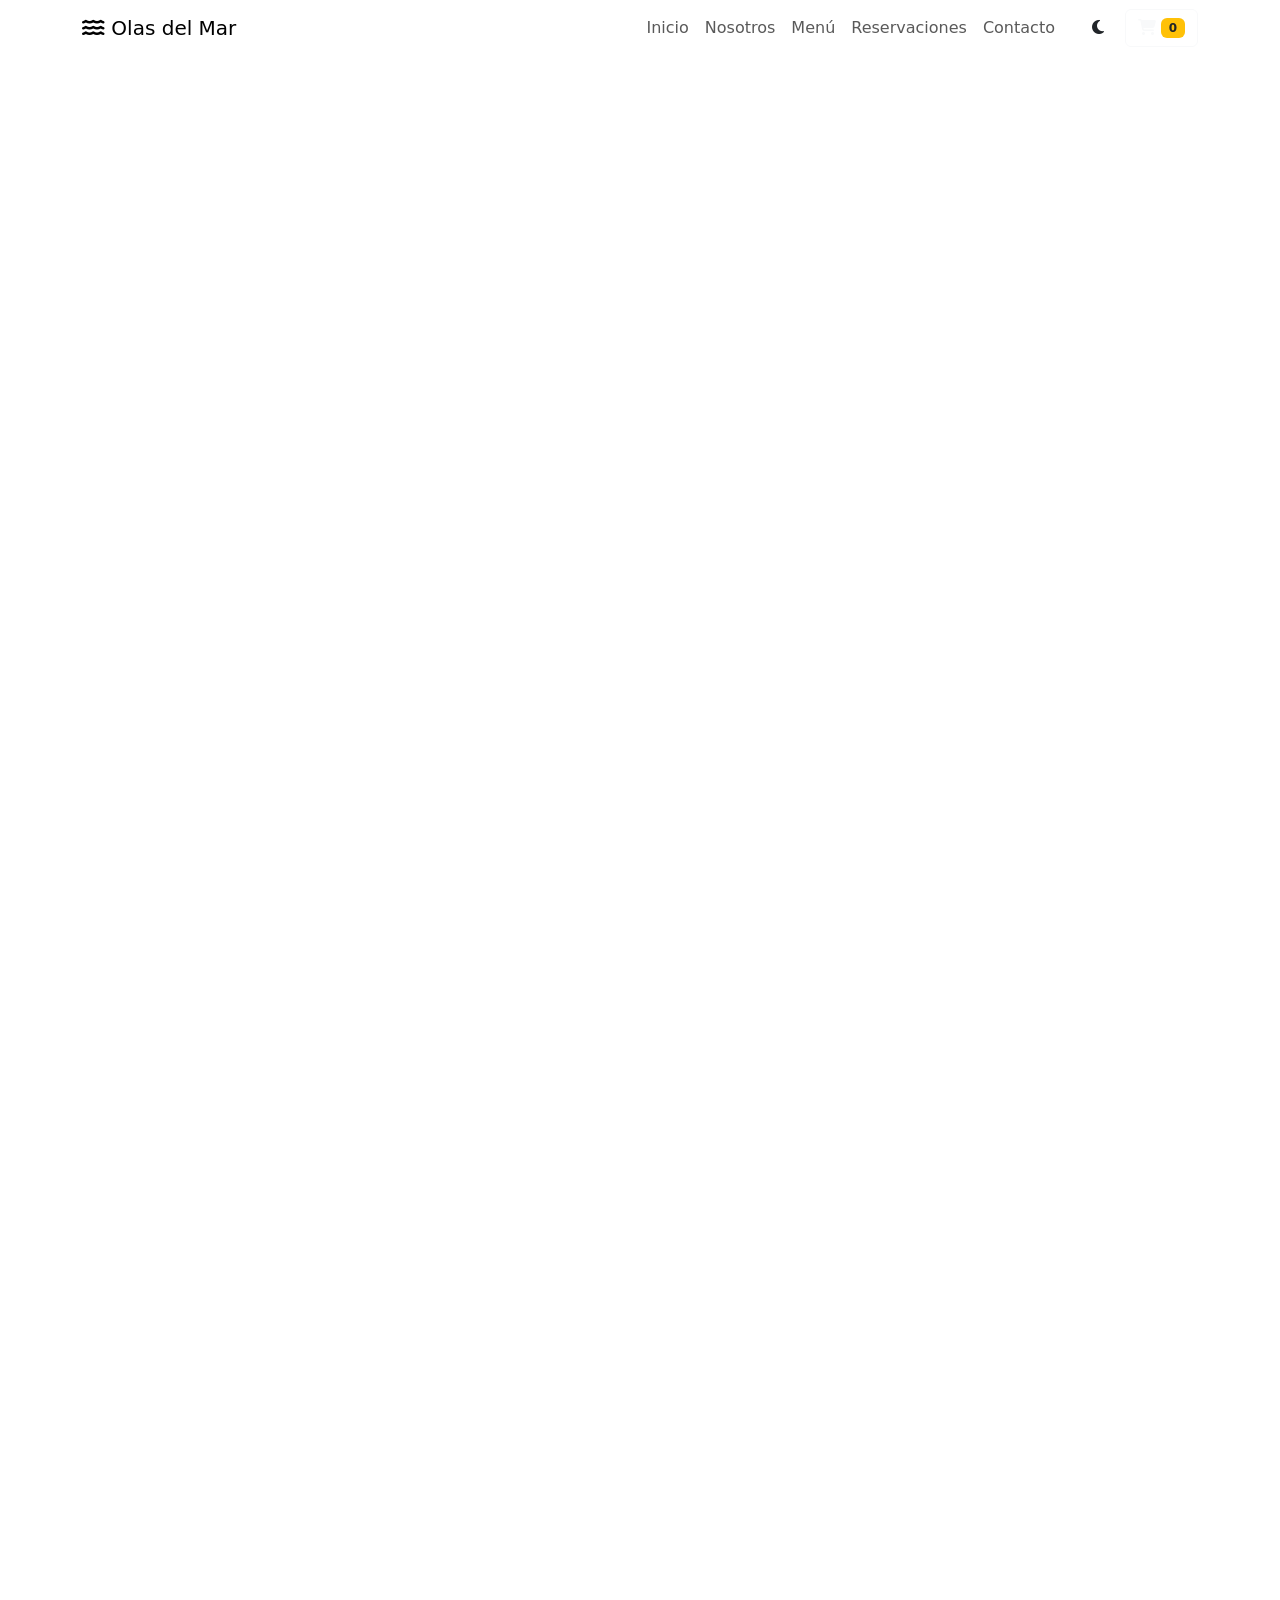
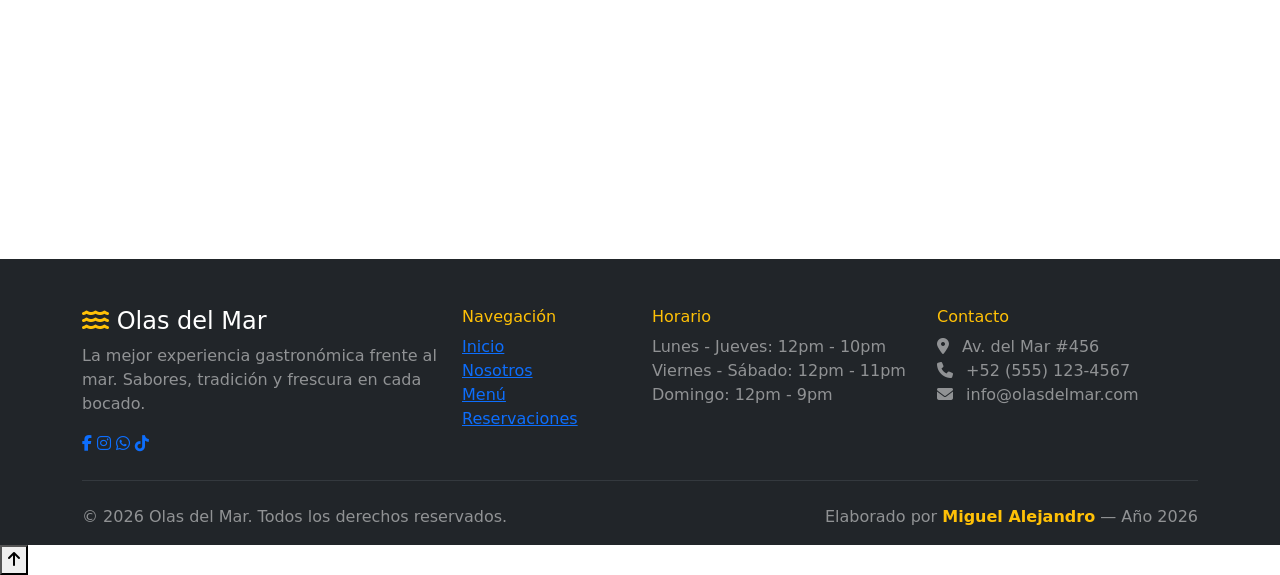
==== index.html @ 3fca3c55 "Añadir index.html" ====
<!DOCTYPE html>
<html lang="es" data-bs-theme="light" id="htmlRoot">
<head>
    <meta charset="UTF-8">
    <meta name="viewport" content="width=device-width, initial-scale=1.0">
    <meta name="description" content="Olas del Mar - Restaurante frente al mar con sabores frescos del océano. Mariscos, pescados y coctelería en un ambiente moderno.">
    <title>Olas del Mar · Restaurante Frente al Océano</title>

    <!-- Preconnect para rendimiento -->
    <link rel="preconnect" href="https://fonts.googleapis.com">
    <link rel="preconnect" href="https://fonts.gstatic.com" crossorigin>

    <!-- Bootstrap 5.3 -->
    <link href="https://cdn.jsdelivr.net/npm/bootstrap@5.3.3/dist/css/bootstrap.min.css" rel="stylesheet">
    <!-- Font Awesome -->
    <link rel="stylesheet" href="https://cdnjs.cloudflare.com/ajax/libs/font-awesome/6.5.2/css/all.min.css">
    <!-- AOS Animaciones -->
    <link href="https://cdn.jsdelivr.net/npm/aos@2.3.4/dist/aos.css" rel="stylesheet">
    <!-- Tipografías modernas 2026 -->
    <link href="https://fonts.googleapis.com/css2?family=Fraunces:opsz,wght@9..144,400;600;700&family=Inter:wght@300;400;500;600;700&display=swap" rel="stylesheet">
    <link rel="stylesheet" href="styles.css">
</head>
<body>

<!-- Navbar -->
<nav class="navbar navbar-expand-lg fixed-top" id="mainNav">
    <div class="container">
        <a class="navbar-brand" href="#hero">
            <i class="fa-solid fa-water"></i> Olas del Mar
        </a>
        <button class="navbar-toggler" type="button" data-bs-toggle="collapse" data-bs-target="#navbarNav" aria-controls="navbarNav" aria-expanded="false" aria-label="Menú de navegación">
            <span class="navbar-toggler-icon"></span>
        </button>
        <div class="collapse navbar-collapse" id="navbarNav">
            <ul class="navbar-nav ms-auto align-items-lg-center">
                <li class="nav-item"><a class="nav-link" href="#hero">Inicio</a></li>
                <li class="nav-item"><a class="nav-link" href="#about">Nosotros</a></li>
                <li class="nav-item"><a class="nav-link" href="#menu">Menú</a></li>
                <li class="nav-item"><a class="nav-link" href="#reservations">Reservaciones</a></li>
                <li class="nav-item"><a class="nav-link" href="#contact">Contacto</a></li>
            </ul>
            <div class="d-flex align-items-center gap-2 ms-lg-3">
                <button class="btn theme-toggle" id="themeToggle" type="button" title="Cambiar tema" aria-label="Cambiar tema">
                    <i class="fa-solid fa-moon"></i>
                </button>
                <button class="btn btn-outline-light cart-btn" id="openCartBtn" type="button">
                    <i class="fa-solid fa-cart-shopping"></i>
                    <span class="badge bg-warning text-dark" id="cartCount">0</span>
                </button>
            </div>
        </div>
    </div>
</nav>

<!-- Hero Section -->
<section id="hero" class="hero-section d-flex align-items-center">
    <div class="hero-overlay"></div>
    <div class="container position-relative text-center text-white">
        <p class="hero-subtitle" data-aos="fade-down">Bienvenidos a</p>
        <h1 class="hero-title" data-aos="fade-up" data-aos-delay="100">Olas del Mar</h1>
        <p class="hero-description" data-aos="fade-up" data-aos-delay="200">Sabores del mar, frescos y auténticos, servidos con la brisa del océano</p>
        <div class="hero-buttons" data-aos="fade-up" data-aos-delay="300">
            <a href="#menu" class="btn btn-warning btn-lg me-2">Ver Menú</a>
            <a href="#reservations" class="btn btn-outline-light btn-lg">Reservar Mesa</a>
        </div>
        <div class="hero-scroll" data-aos="fade-up" data-aos-delay="500">
            <a href="#about"><i class="fa-solid fa-chevron-down"></i></a>
        </div>
    </div>
</section>

<!-- About Section -->
<section id="about" class="py-5 section-reveal">
    <div class="container">
        <div class="row align-items-center g-5">
            <div class="col-lg-6" data-aos="fade-right">
                <div class="about-image-wrapper">
                    <img src="restaurantes-de-playa-2.jpeg" alt="Nuestro restaurante" class="img-fluid rounded-4 shadow-lg">
                    <div class="experience-badge">
                        <span class="number">15+</span>
                        <span class="text">Años de<br>Experiencia</span>
                    </div>
                </div>
            </div>
            <div class="col-lg-6" data-aos="fade-left">
                <p class="section-tag">Nuestra Historia</p>
                <h2 class="section-title">El sabor del mar<br>en cada plato</h2>
                <p class="about-text">En Olas del Mar creemos que la mejor comida viene de los ingredientes más frescos y del amor por la cocina. Nuestros chefs combinan tradición culinaria con técnicas modernas para ofrecerte una experiencia gastronómica inolvidable.</p>
                <div class="row g-4 mt-3">
                    <div class="col-sm-6">
                        <div class="feature-item">
                            <i class="fa-solid fa-fish"></i>
                            <div>
                                <h5>Pescados Frescos</h5>
                                <p>Diariamente directo del mar</p>
                            </div>
                        </div>
                    </div>
                    <div class="col-sm-6">
                        <div class="feature-item">
                            <i class="fa-solid fa-wine-glass"></i>
                            <div>
                                <h5>Carta de Vinos</h5>
                                <p>Selección internacional</p>
                            </div>
                        </div>
                    </div>
                    <div class="col-sm-6">
                        <div class="feature-item">
                            <i class="fa-solid fa-sun"></i>
                            <div>
                                <h5>Vista al Mar</h5>
                                <p>Terraza con panorámica</p>
                            </div>
                        </div>
                    </div>
                    <div class="col-sm-6">
                        <div class="feature-item">
                            <i class="fa-solid fa-music"></i>
                            <div>
                                <h5>Música en Vivo</h5>
                                <p>Todos los fines de semana</p>
                            </div>
                        </div>
                    </div>
                </div>
            </div>
        </div>
    </div>
</section>

<!-- Carousel / Galería -->
<section class="py-5" id="gallery">
    <div class="container">
        <div class="text-center mb-5" data-aos="fade-up">
            <p class="section-tag-light">Galería</p>
            <h2 class="section-title-light">Momentos que Saben a Vacaciones</h2>
        </div>
        <div id="galleryCarousel" class="carousel slide" data-aos="zoom-in" data-bs-ride="carousel">
            <div class="carousel-indicators">
                <button type="button" data-bs-target="#galleryCarousel" data-bs-slide-to="0" class="active"></button>
                <button type="button" data-bs-target="#galleryCarousel" data-bs-slide-to="1"></button>
                <button type="button" data-bs-target="#galleryCarousel" data-bs-slide-to="2"></button>
            </div>
            <div class="carousel-inner rounded-4 overflow-hidden shadow-lg">
                <div class="carousel-item active">
                    <img src="el-mosqui-murcia-768x576.jpeg" class="d-block w-100" alt="Plato destacado 1">
                    <div class="carousel-caption">
                        <h3>Mariscos a la Brasa</h3>
                        <p>El favorito de nuestros comensales</p>
                    </div>
                </div>
                <div class="carousel-item">
                    <img src="langostinos-casa-bigote.jpg" class="d-block w-100" alt="Plato destacado 2">
                    <div class="carousel-caption">
                        <h3>Langostinos al Ajillo</h3>
                        <p>Frescos del día, aroma inigualable</p>
                    </div>
                </div>
                <div class="carousel-item">
                    <img src="restaurantes-de-playa-2.jpeg" class="d-block w-100" alt="Plato destacado 3">
                    <div class="carousel-caption">
                        <h3>Nuestra Terraza</h3>
                        <p>Disfruta del atardecer con buen sabor</p>
                    </div>
                </div>
            </div>
            <button class="carousel-control-prev" type="button" data-bs-target="#galleryCarousel" data-bs-slide="prev">
                <span class="carousel-control-prev-icon"></span>
            </button>
            <button class="carousel-control-next" type="button" data-bs-target="#galleryCarousel" data-bs-slide="next">
                <span class="carousel-control-next-icon"></span>
            </button>
        </div>
    </div>
</section>

<!-- Menu Section -->
<section id="menu" class="py-5 section-reveal">
    <div class="container">
        <div class="text-center mb-5" data-aos="fade-up">
            <p class="section-tag">Nuestra Carta</p>
            <h2 class="section-title">Descubre Nuestro Menú</h2>
            <p class="section-subtitle">Elige tu categoría favorita y déjate tentar</p>
        </div>

        <!-- Menu Filter Tabs -->
        <div class="menu-filters text-center mb-4" data-aos="fade-up">
            <button class="btn filter-btn active" data-filter="all"><i class="fa-solid fa-utensils"></i> Todos</button>
            <button class="btn filter-btn" data-filter="entradas"><i class="fa-solid fa-bowl-food"></i> Entradas</button>
            <button class="btn filter-btn" data-filter="pescados"><i class="fa-solid fa-fish"></i> Pescados</button>
            <button class="btn filter-btn" data-filter="mariscos"><i class="fa-solid fa-shrimp"></i> Mariscos</button>
            <button class="btn filter-btn" data-filter="postres"><i class="fa-solid fa-ice-cream"></i> Postres</button>
            <button class="btn filter-btn" data-filter="bebidas"><i class="fa-solid fa-martini-glass-citrus"></i> Bebidas</button>
        </div>

        <!-- Menu Grid -->
        <div class="row g-4" id="menuGrid">
            <!-- Se llena dinámicamente con JS -->
        </div>

        <!-- Carrito flotante resumen -->
        <div class="cart-summary mt-5" id="cartSummary" style="display:none;">
            <div class="card border-0 shadow-lg">
                <div class="card-header bg-warning text-dark">
                    <h5 class="mb-0"><i class="fa-solid fa-cart-shopping"></i> Tu Pedido</h5>
                </div>
                <div class="card-body">
                    <ul class="list-group list-group-flush" id="cartItems"></ul>
                    <div class="d-flex justify-content-between align-items-center mt-3 pt-3 border-top">
                        <h5 class="mb-0">Total:</h5>
                        <h4 class="text-warning mb-0">$<span id="cartTotal">0.00</span></h4>
                    </div>
                </div>
                <div class="card-footer bg-white border-0 d-flex gap-2">
                    <button class="btn btn-outline-danger flex-fill" id="clearCartBtn"><i class="fa-solid fa-trash"></i> Vaciar</button>
                    <button class="btn btn-warning flex-fill" id="checkoutBtn"><i class="fa-solid fa-check"></i> Confirmar Pedido</button>
                </div>
            </div>
        </div>
    </div>
</section>

<!-- Reservations Section -->
<section id="reservations" class="py-5 reservation-section section-reveal">
    <div class="container">
        <div class="row align-items-center g-5">
            <div class="col-lg-6" data-aos="fade-right">
                <p class="section-tag">Reservaciones</p>
                <h2 class="section-title">Reserva Tu Mesa</h2>
                <p class="section-subtitle mb-4">Asegura tu lugar para una experiencia inolvidable frente al mar.</p>
                <form id="reservationForm" class="reservation-form">
                    <div class="row g-3">
                        <div class="col-md-6">
                            <label class="form-label">Nombre Completo</label>
                            <input type="text" class="form-control" id="resName" placeholder="Tu nombre" required>
                        </div>
                        <div class="col-md-6">
                            <label class="form-label">Teléfono</label>
                            <input type="tel" class="form-control" id="resPhone" placeholder="Tu teléfono" required>
                        </div>
                        <div class="col-md-6">
                            <label class="form-label">Fecha</label>
                            <input type="date" class="form-control" id="resDate" required>
                        </div>
                        <div class="col-md-6">
                            <label class="form-label">Hora</label>
                            <select class="form-select" id="resTime" required>
                                <option value="">Seleccionar hora</option>
                                <option>12:00 PM</option>
                                <option>12:30 PM</option>
                                <option>1:00 PM</option>
                                <option>1:30 PM</option>
                                <option>2:00 PM</option>
                                <option>2:30 PM</option>
                                <option>6:00 PM</option>
                                <option>6:30 PM</option>
                                <option>7:00 PM</option>
                                <option>7:30 PM</option>
                                <option>8:00 PM</option>
                                <option>8:30 PM</option>
                                <option>9:00 PM</option>
                            </select>
                        </div>
                        <div class="col-md-6">
                            <label class="form-label">Número de Personas</label>
                            <select class="form-select" id="resGuests" required>
                                <option value="">Seleccionar</option>
                                <option>1 persona</option>
                                <option>2 personas</option>
                                <option>3 personas</option>
                                <option>4 personas</option>
                                <option>5 personas</option>
                                <option>6 personas</option>
                                <option>7 personas</option>
                                <option>8+ personas</option>
                            </select>
                        </div>
                        <div class="col-md-6">
                            <label class="form-label">Tipo de Mesa</label>
                            <select class="form-select" id="resTableType">
                                <option>Sin preferencia</option>
                                <option>Interior</option>
                                <option>Terraza</option>
                                <option>Cerca del mar</option>
                            </select>
                        </div>
                        <div class="col-12">
                            <label class="form-label">Solicitudes Especiales</label>
                            <textarea class="form-control" id="resNotes" rows="3" placeholder="Alergias, celebraciones, etc."></textarea>
                        </div>
                        <div class="col-12">
                            <button type="submit" class="btn btn-warning btn-lg w-100">
                                <i class="fa-solid fa-calendar-check"></i> Confirmar Reservación
                            </button>
                        </div>
                    </div>
                </form>
            </div>
            <div class="col-lg-6" data-aos="fade-left">
                <div class="reservation-info">
                    <div class="info-card">
                        <i class="fa-solid fa-clock"></i>
                        <h5>Horario</h5>
                        <p>Lunes a Jueves: 12:00 PM - 10:00 PM<br>Viernes a Domingo: 12:00 PM - 11:00 PM</p>
                    </div>
                    <div class="info-card">
                        <i class="fa-solid fa-location-dot"></i>
                        <h5>Ubicación</h5>
                        <p>Av. del Mar #456, frente a la playa principal</p>
                    </div>
                    <div class="info-card">
                        <i class="fa-solid fa-phone"></i>
                        <h5>Teléfono</h5>
                        <p>+52 (555) 123-4567</p>
                    </div>
                    <div class="info-card">
                        <i class="fa-solid fa-envelope"></i>
                        <h5>Email</h5>
                        <p>reservas@olasdelmar.com</p>
                    </div>
                </div>
            </div>
        </div>
    </div>
</section>

<!-- Contact Section -->
<section id="contact" class="py-5 section-reveal">
    <div class="container">
        <div class="text-center mb-5" data-aos="fade-up">
            <p class="section-tag">Escríbenos</p>
            <h2 class="section-title">Contáctanos</h2>
            <p class="section-subtitle">¿Tienes alguna pregunta? Estamos para servirte.</p>
        </div>
        <div class="row g-4 justify-content-center">
            <div class="col-lg-8" data-aos="zoom-in">
                <form id="contactForm" class="contact-form">
                    <div class="row g-3">
                        <div class="col-md-6">
                            <label class="form-label">Nombre</label>
                            <input type="text" class="form-control" id="contactName" placeholder="Tu nombre" required>
                        </div>
                        <div class="col-md-6">
                            <label class="form-label">Email</label>
                            <input type="email" class="form-control" id="contactEmail" placeholder="Tu email" required>
                        </div>
                        <div class="col-12">
                            <label class="form-label">Asunto</label>
                            <input type="text" class="form-control" id="contactSubject" placeholder="¿En qué podemos ayudarte?" required>
                        </div>
                        <div class="col-12">
                            <label class="form-label">Mensaje</label>
                            <textarea class="form-control" id="contactMessage" rows="5" placeholder="Escribe tu mensaje aquí..." required></textarea>
                        </div>
                        <div class="col-12 text-center">
                            <button type="submit" class="btn btn-warning btn-lg px-5">
                                <i class="fa-solid fa-paper-plane"></i> Enviar Mensaje
                            </button>
                        </div>
                    </div>
                </form>
            </div>
        </div>
    </div>
</section>

<!-- Footer -->
<footer class="bg-dark text-white pt-5 pb-3">
    <div class="container">
        <div class="row g-4">
            <div class="col-lg-4">
                <h4><i class="fa-solid fa-water text-warning"></i> Olas del Mar</h4>
                <p class="text-white-50">La mejor experiencia gastronómica frente al mar. Sabores, tradición y frescura en cada bocado.</p>
                <div class="social-links">
                    <a href="#" class="social-icon"><i class="fa-brands fa-facebook-f"></i></a>
                    <a href="#" class="social-icon"><i class="fa-brands fa-instagram"></i></a>
                    <a href="#" class="social-icon"><i class="fa-brands fa-whatsapp"></i></a>
                    <a href="#" class="social-icon"><i class="fa-brands fa-tiktok"></i></a>
                </div>
            </div>
            <div class="col-lg-2 col-md-4">
                <h6 class="text-warning">Navegación</h6>
                <ul class="list-unstyled footer-links">
                    <li><a href="#hero">Inicio</a></li>
                    <li><a href="#about">Nosotros</a></li>
                    <li><a href="#menu">Menú</a></li>
                    <li><a href="#reservations">Reservaciones</a></li>
                </ul>
            </div>
            <div class="col-lg-3 col-md-4">
                <h6 class="text-warning">Horario</h6>
                <ul class="list-unstyled text-white-50">
                    <li>Lunes - Jueves: 12pm - 10pm</li>
                    <li>Viernes - Sábado: 12pm - 11pm</li>
                    <li>Domingo: 12pm - 9pm</li>
                </ul>
            </div>
            <div class="col-lg-3 col-md-4">
                <h6 class="text-warning">Contacto</h6>
                <ul class="list-unstyled text-white-50">
                    <li><i class="fa-solid fa-location-dot me-2"></i> Av. del Mar #456</li>
                    <li><i class="fa-solid fa-phone me-2"></i> +52 (555) 123-4567</li>
                    <li><i class="fa-solid fa-envelope me-2"></i> info@olasdelmar.com</li>
                </ul>
            </div>
        </div>
        <hr class="border-secondary my-4">
        <div class="row align-items-center">
            <div class="col-md-6 text-center text-md-start">
                <p class="mb-0 text-white-50">&copy; 2026 Olas del Mar. Todos los derechos reservados.</p>
            </div>
            <div class="col-md-6 text-center text-md-end">
                <p class="mb-0 text-white-50">Elaborado por <span class="text-warning fw-bold">Miguel Alejandro</span> &mdash; Año 2026</p>
            </div>
        </div>
    </div>
</footer>

<!-- Botón volver arriba -->
<button class="back-to-top" id="backToTop" type="button" aria-label="Volver arriba">
    <i class="fa-solid fa-arrow-up"></i>
</button>

<!-- Toast de notificación -->
<div class="toast-container position-fixed bottom-0 end-0 p-3">
    <div id="appToast" class="toast" role="alert" aria-live="assertive" aria-atomic="true">
        <div class="toast-header">
            <i class="fa-solid fa-bell text-warning me-2"></i>
            <strong class="me-auto">Olas del Mar</strong>
            <button type="button" class="btn-close" data-bs-dismiss="toast" aria-label="Cerrar"></button>
        </div>
        <div class="toast-body" id="toastMessage"></div>
    </div>
</div>

<script src="https://cdn.jsdelivr.net/npm/bootstrap@5.3.3/dist/js/bootstrap.bundle.min.js"></script>
<script src="https://cdn.jsdelivr.net/npm/aos@2.3.4/dist/aos.js"></script>
<script src="script.js"></script>
</body>
</html>
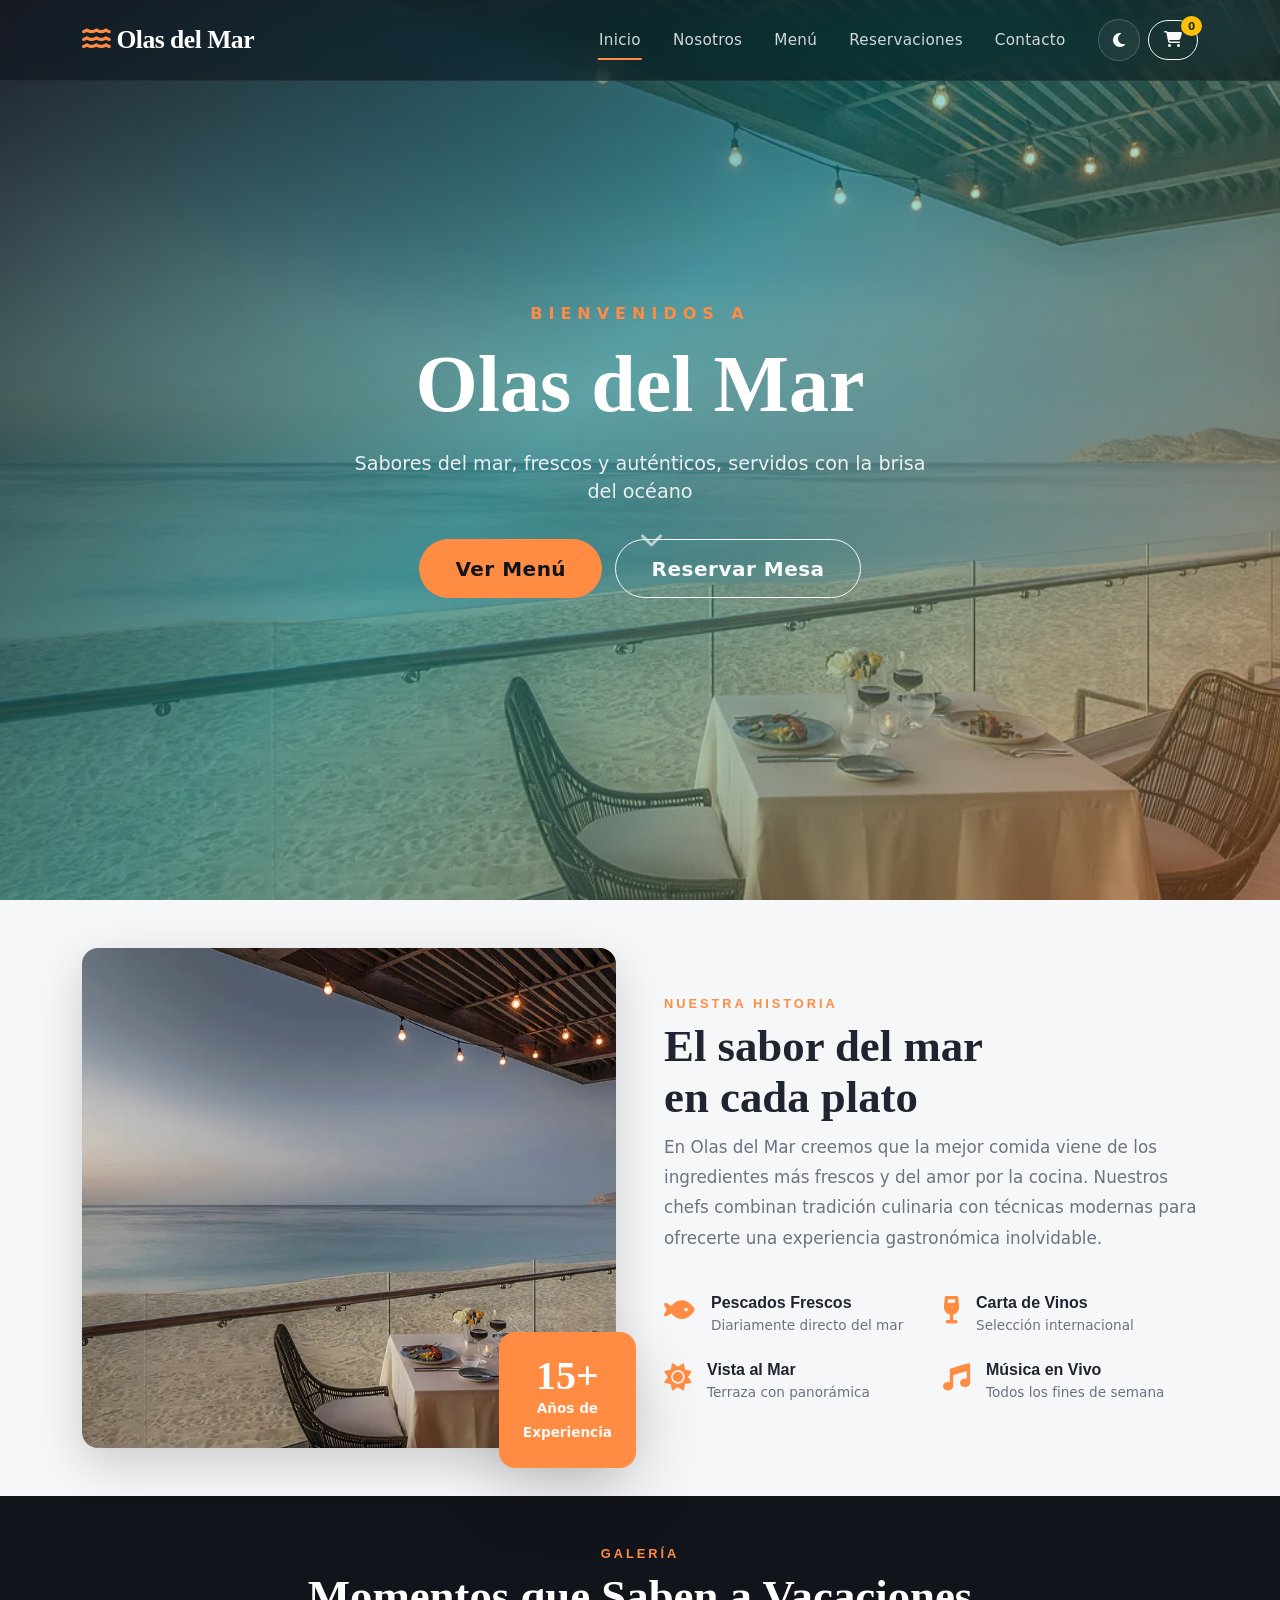
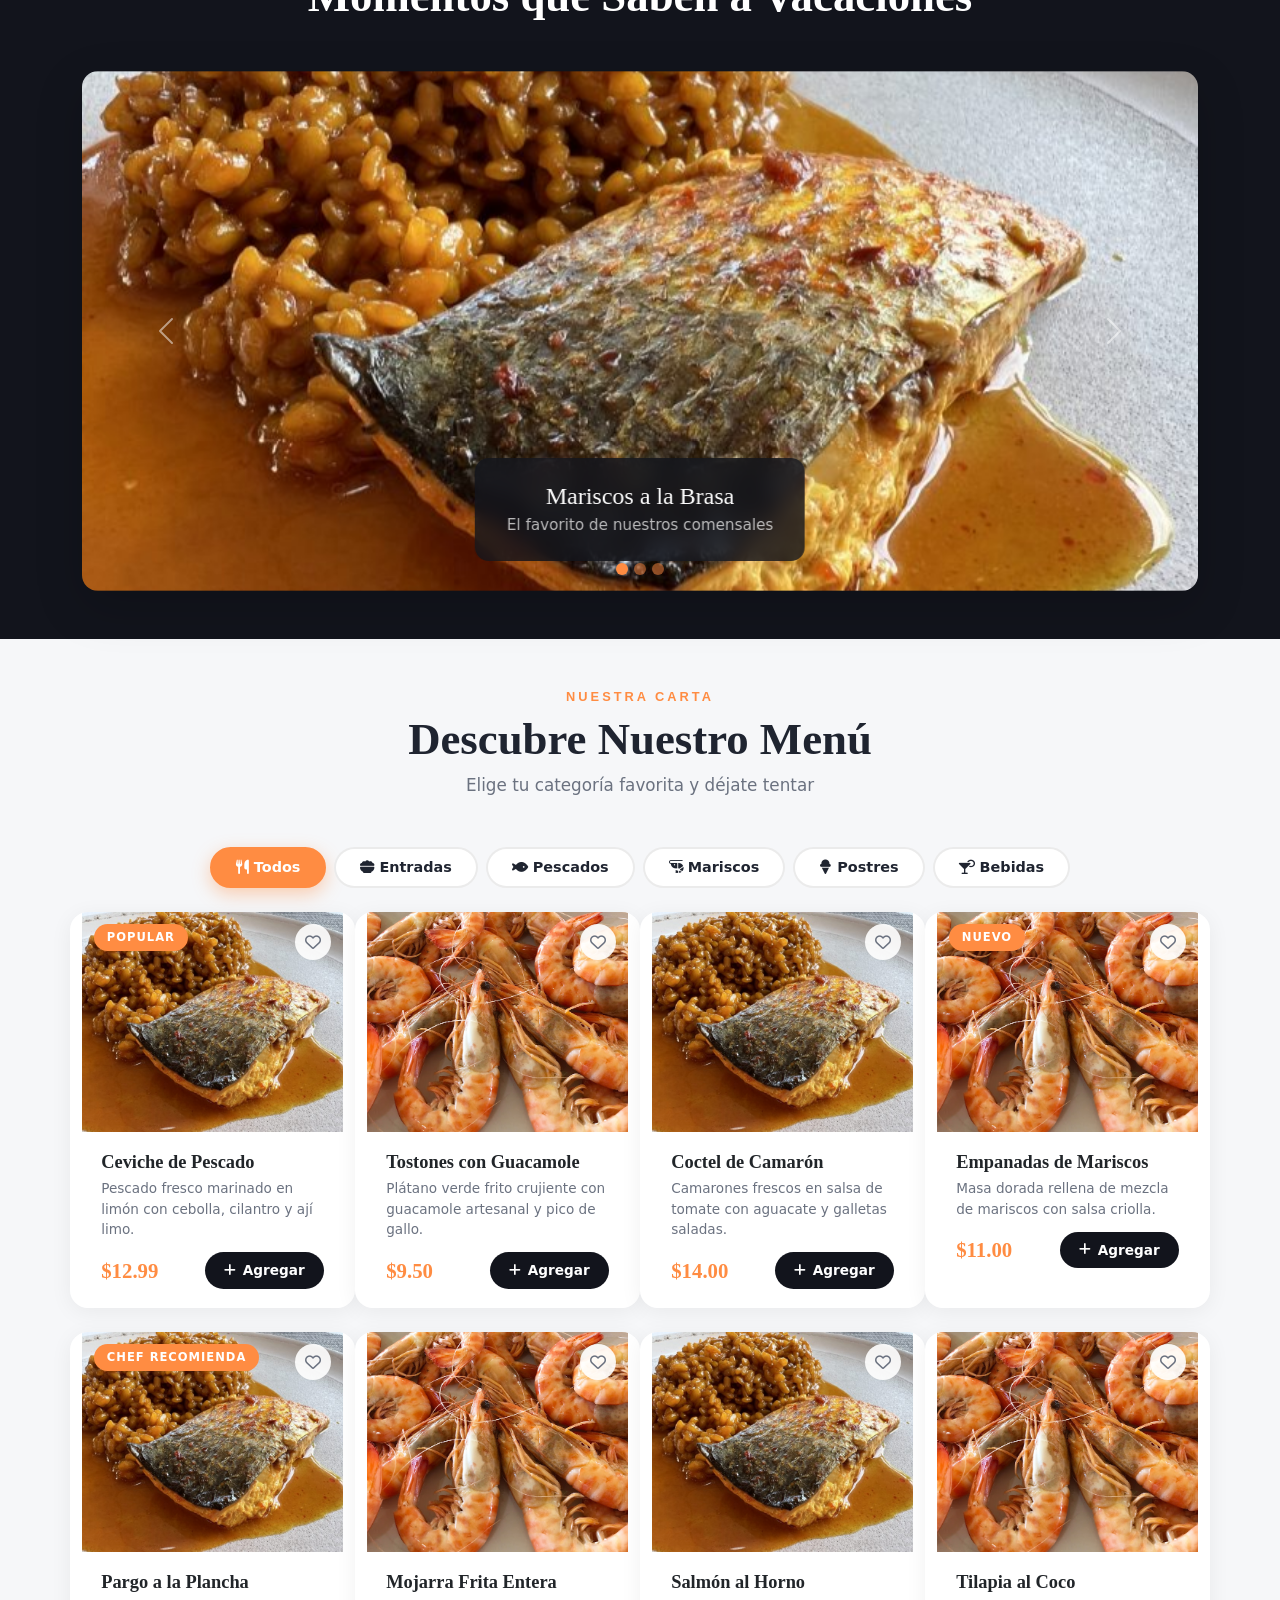
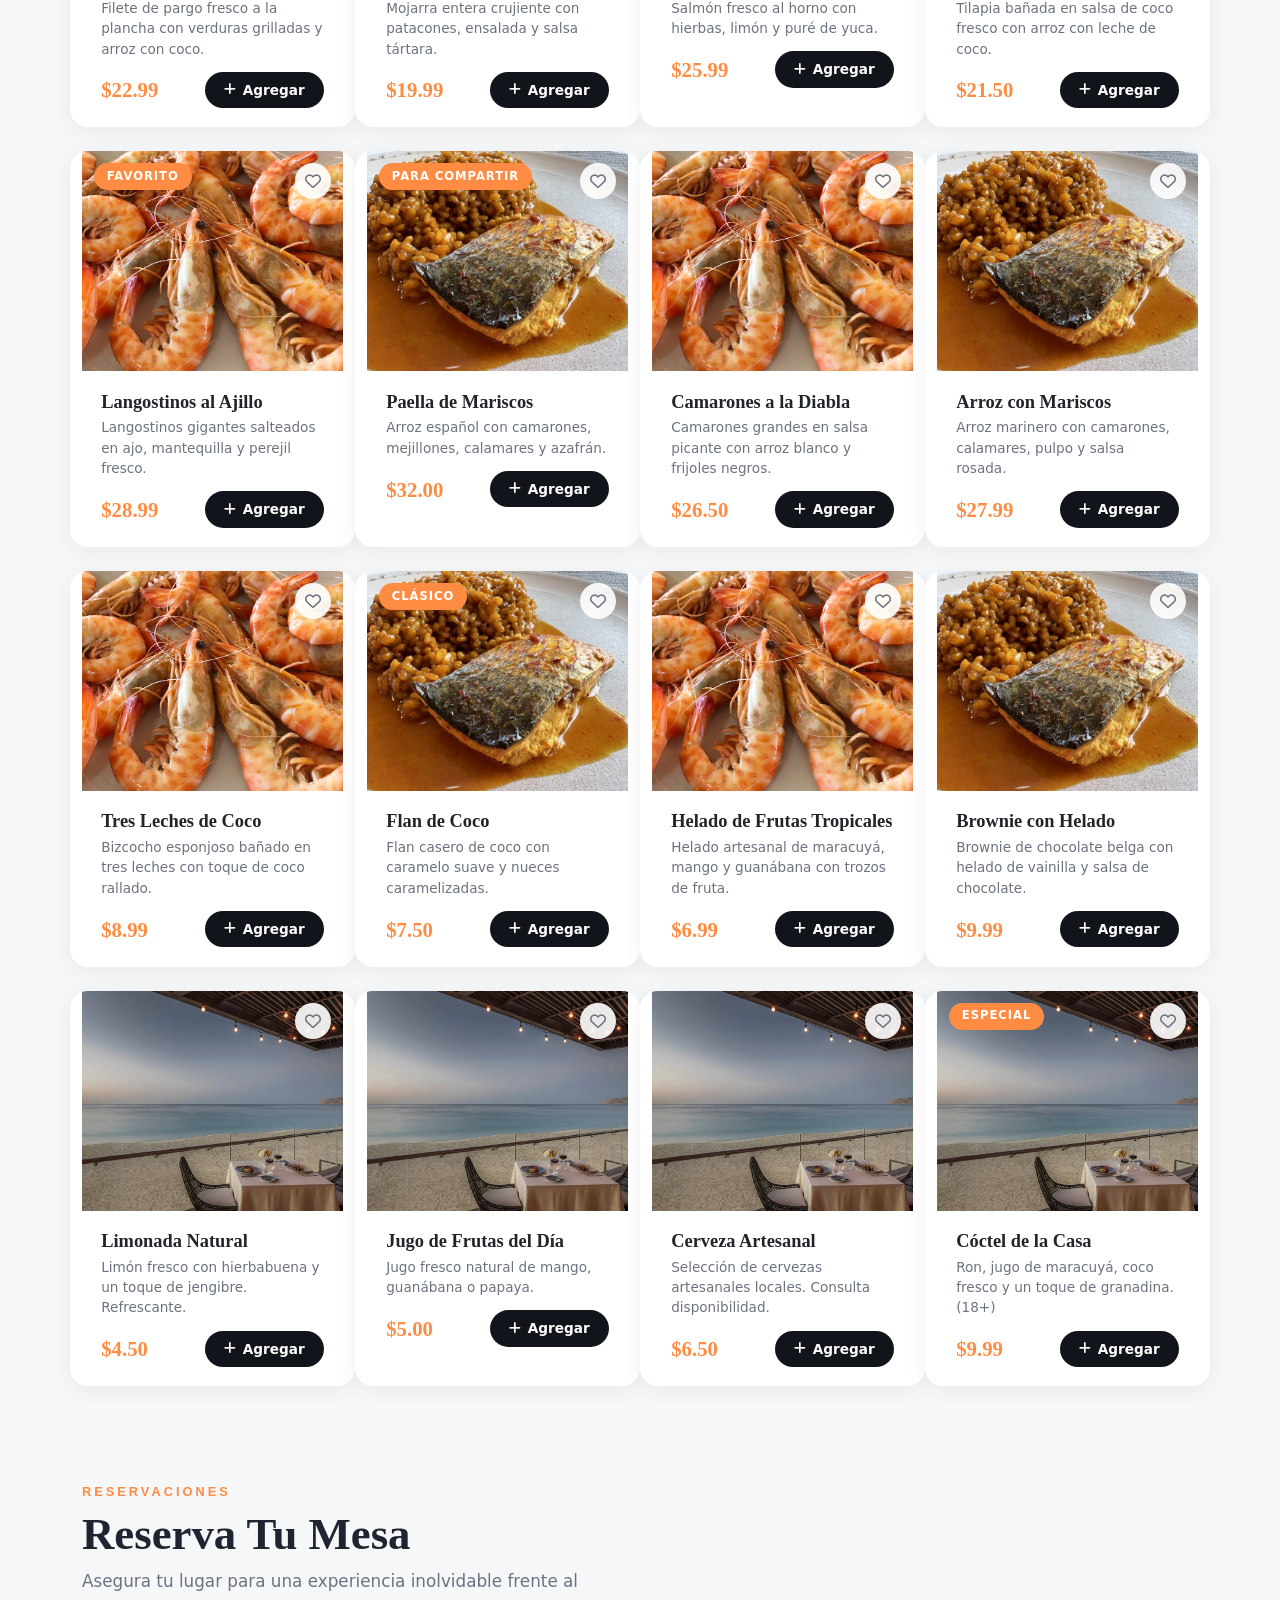
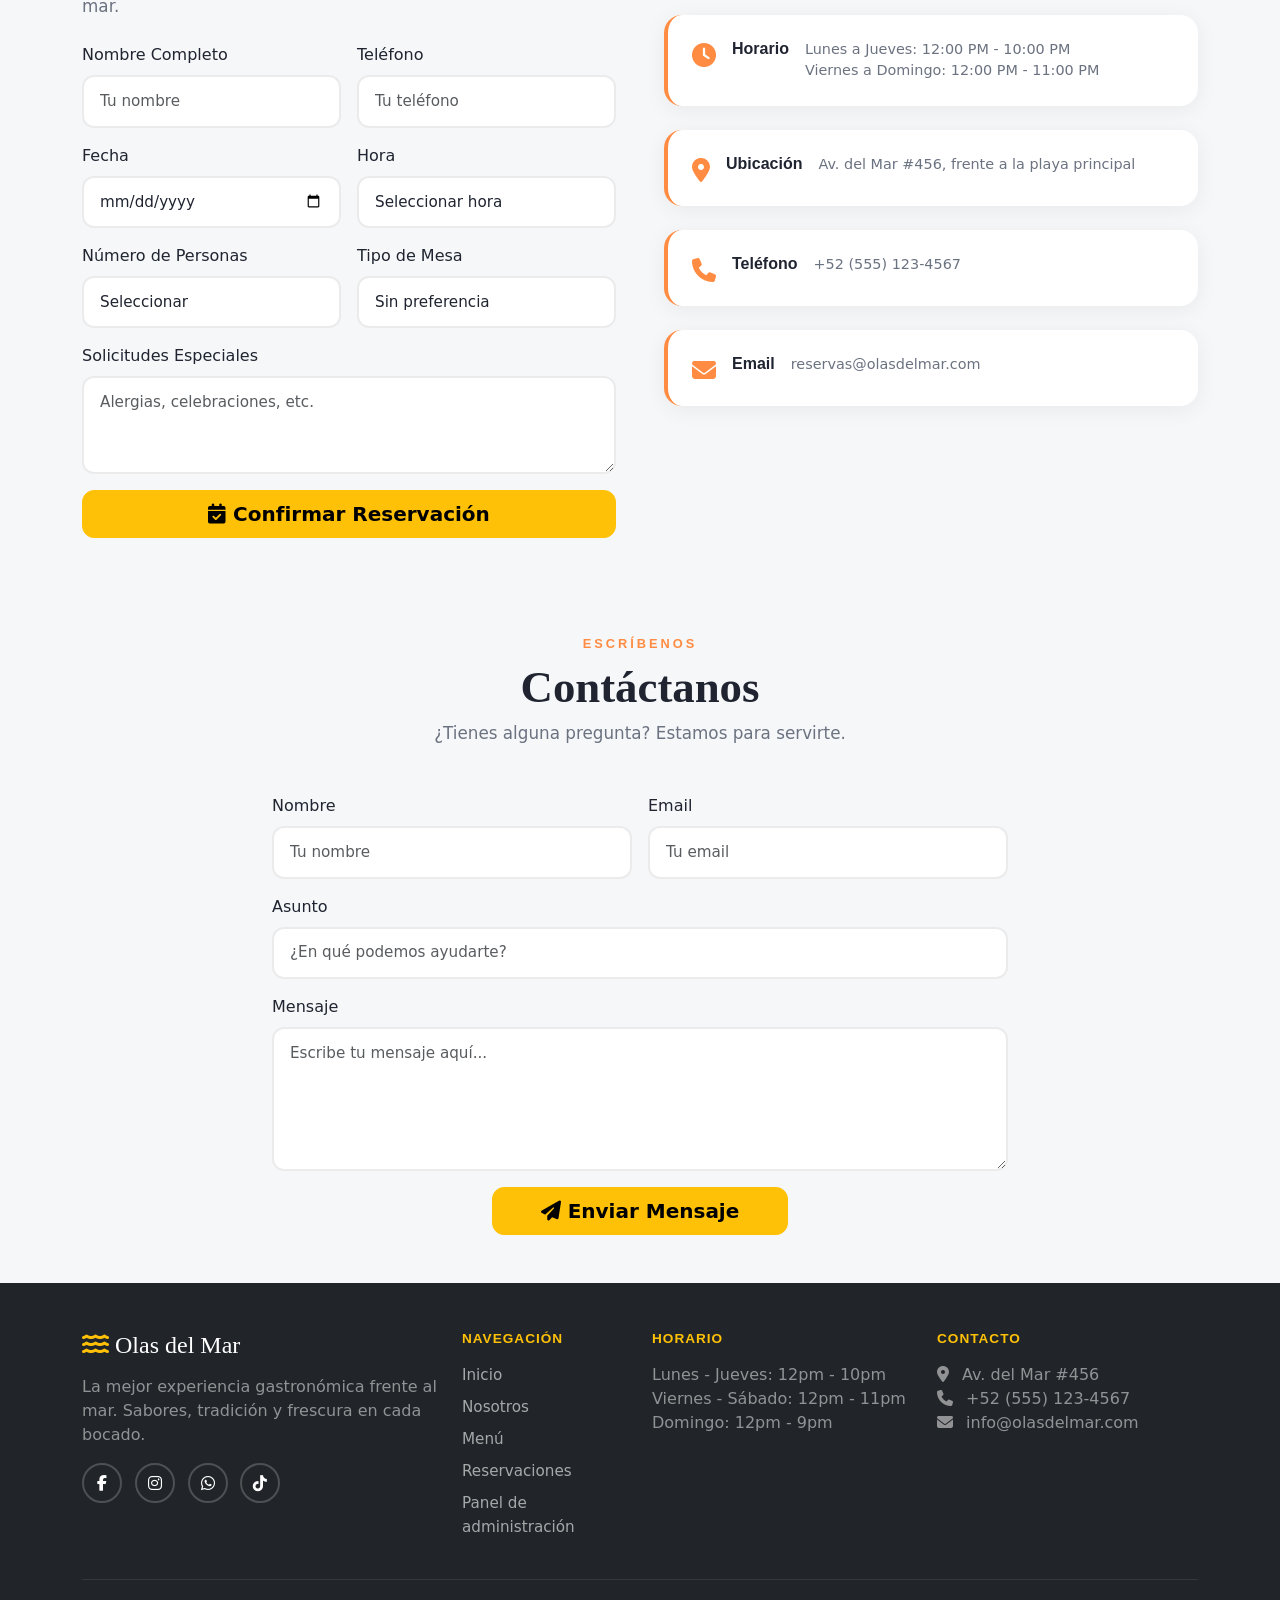
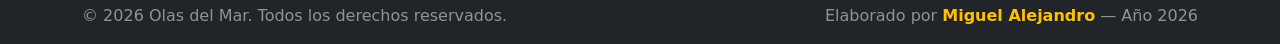
==== commit c144dce6: "Actualizar sitio: index.html" ====
--- a/index.html
+++ b/index.html
@@ -386,6 +386,7 @@
                     <li><a href="#about">Nosotros</a></li>
                     <li><a href="#menu">Menú</a></li>
                     <li><a href="#reservations">Reservaciones</a></li>
+                    <li><a href="https://miguelalex97.pythonanywhere.com/admin">Panel de administración</a></li>
                 </ul>
             </div>
             <div class="col-lg-3 col-md-4">
@@ -436,6 +437,8 @@
 
 <script src="https://cdn.jsdelivr.net/npm/bootstrap@5.3.3/dist/js/bootstrap.bundle.min.js"></script>
 <script src="https://cdn.jsdelivr.net/npm/aos@2.3.4/dist/aos.js"></script>
+<!-- URL fija del backend en PythonAnywhere -->
+<script>window.API_BASE = "https://miguelalex97.pythonanywhere.com";</script>
 <script src="script.js"></script>
 </body>
 </html>
--- a/styles.css
+++ b/styles.css
@@ -0,0 +1,382 @@
+/* ========================================
+   OLAS DEL MAR - Estilos Modernos 2026
+   ======================================== */
+
+:root {
+    --primary: #ff8c42;
+    --primary-hover: #f4731f;
+    --primary-soft: rgba(255, 140, 66, 0.12);
+    --dark: #12141c;
+    --dark-alt: #1b1e2b;
+    --accent: #0ea5a5;
+    --light-bg: #f6f7f9;
+    --text-dark: #1f2430;
+    --text-muted: #6b7280;
+    --white: #ffffff;
+    --shadow: 0 10px 40px rgba(0, 0, 0, 0.10);
+    --shadow-lg: 0 24px 70px rgba(0, 0, 0, 0.18);
+    --transition: all 0.4s cubic-bezier(0.25, 0.8, 0.25, 1);
+    --radius: 18px;
+}
+
+/* --- Modo oscuro --- */
+[data-bs-theme="dark"] {
+    --light-bg: #0e1016;
+    --text-dark: #f3f4f6;
+    --text-muted: #9aa0ab;
+    --white: #171a23;
+    --dark: #0a0c12;
+    --dark-alt: #12141c;
+    --shadow: 0 10px 40px rgba(0, 0, 0, 0.5);
+}
+
+/* --- Reset & Base --- */
+*, *::before, *::after { box-sizing: border-box; }
+
+html { scroll-behavior: smooth; scroll-padding-top: 80px; }
+
+body {
+    font-family: 'Inter', system-ui, sans-serif;
+    color: var(--text-dark);
+    background: var(--light-bg);
+    overflow-x: hidden;
+    transition: background var(--transition), color var(--transition);
+}
+
+h1, h2, h3, h4, h5, h6 { font-family: 'Fraunces', serif; }
+
+.section-tag, .section-tag-light, .feature-item h5, .info-card h5, footer h6 {
+    font-family: 'Inter', sans-serif;
+}
+
+.section-tag {
+    font-weight: 700; font-size: 0.8rem; letter-spacing: 3px;
+    text-transform: uppercase; color: var(--primary); margin-bottom: 0.5rem;
+}
+
+.section-tag-light {
+    font-weight: 700; font-size: 0.8rem; letter-spacing: 3px;
+    text-transform: uppercase; color: var(--primary); margin-bottom: 0.5rem;
+}
+
+.section-title {
+    font-size: clamp(2rem, 5vw, 2.8rem); font-weight: 700;
+    line-height: 1.15; margin-bottom: 0.5rem; color: var(--text-dark);
+}
+
+.section-title-light {
+    font-size: clamp(2rem, 5vw, 2.8rem); font-weight: 700;
+    line-height: 1.15; margin-bottom: 0.5rem; color: var(--white);
+}
+
+.section-subtitle { color: var(--text-muted); font-size: 1.05rem; }
+
+/* --- Navbar --- */
+#mainNav {
+    background: rgba(18, 20, 28, 0.6);
+    backdrop-filter: blur(18px) saturate(160%);
+    -webkit-backdrop-filter: blur(18px) saturate(160%);
+    padding: 1rem 0;
+    transition: var(--transition);
+    border-bottom: 1px solid rgba(255, 255, 255, 0.06);
+}
+
+#mainNav.scrolled {
+    background: rgba(18, 20, 28, 0.92);
+    padding: 0.6rem 0;
+    box-shadow: 0 6px 30px rgba(0, 0, 0, 0.35);
+}
+
+.navbar-brand {
+    font-family: 'Fraunces', serif; font-size: 1.6rem; font-weight: 700;
+    color: var(--white) !important; letter-spacing: -0.5px;
+}
+
+.navbar-brand i { color: var(--primary); }
+
+#mainNav .nav-link {
+    color: rgba(255, 255, 255, 0.82) !important; font-weight: 500;
+    font-size: 0.95rem; letter-spacing: 0.3px; padding: 0.5rem 1rem;
+    transition: var(--transition); position: relative;
+}
+
+#mainNav .nav-link::after {
+    content: ''; position: absolute; bottom: 0; left: 50%; width: 0;
+    height: 2px; background: var(--primary); transition: var(--transition);
+    transform: translateX(-50%);
+}
+
+#mainNav .nav-link:hover::after, #mainNav .nav-link.active::after { width: 60%; }
+#mainNav .nav-link:hover { color: var(--primary) !important; }
+
+.theme-toggle {
+    width: 42px; height: 42px; border-radius: 50%;
+    border: 1px solid rgba(255, 255, 255, 0.2);
+    background: rgba(255, 255, 255, 0.05); color: var(--white);
+    display: inline-flex; align-items: center; justify-content: center;
+    transition: var(--transition);
+}
+.theme-toggle:hover { background: var(--primary); border-color: var(--primary); color: var(--dark); transform: rotate(-15deg); }
+
+.cart-btn {
+    position: relative; border-radius: 50px; padding: 0.45rem 0.95rem;
+    transition: var(--transition);
+}
+.cart-btn:hover { background: var(--primary); border-color: var(--primary); color: var(--dark); }
+.cart-btn .badge {
+    position: absolute; top: -5px; right: -5px; font-size: 0.65rem;
+    border-radius: 50%; min-width: 20px; height: 20px;
+    display: flex; align-items: center; justify-content: center;
+}
+
+.navbar-toggler { border: none; padding: 0.5rem; }
+.navbar-toggler:focus { box-shadow: none; }
+.navbar-toggler-icon {
+    background-image: url("data:image/svg+xml,%3csvg xmlns='http://www.w3.org/2000/svg' viewBox='0 0 30 30'%3e%3cpath stroke='rgba%28255, 255, 255, 0.85%29' stroke-linecap='round' stroke-miterlimit='10' stroke-width='2' d='M4 7h22M4 15h22M4 23h22'/%3e%3c/svg%3e");
+}
+
+/* --- Hero Section --- */
+.hero-section {
+    min-height: 100vh;
+    background: url('restaurantes-de-playa-2.jpeg') center/cover no-repeat fixed;
+    position: relative;
+}
+
+.hero-overlay {
+    position: absolute; inset: 0;
+    background: linear-gradient(
+        135deg,
+        rgba(18, 20, 28, 0.90) 0%,
+        rgba(14, 165, 165, 0.45) 45%,
+        rgba(255, 140, 66, 0.35) 100%
+    );
+}
+
+.hero-subtitle {
+    font-size: 1rem; letter-spacing: 6px; text-transform: uppercase;
+    font-weight: 600; color: var(--primary);
+    opacity: 0; animation: fadeInUp 0.8s 0.2s forwards;
+}
+
+.hero-title {
+    font-size: clamp(2.6rem, 9vw, 5rem); font-weight: 700; line-height: 1.05;
+    margin-bottom: 1.5rem; opacity: 0; animation: fadeInUp 0.8s 0.4s forwards;
+}
+
+.hero-description {
+    font-size: 1.2rem; color: rgba(255, 255, 255, 0.88);
+    max-width: 600px; margin: 0 auto 2rem;
+    opacity: 0; animation: fadeInUp 0.8s 0.6s forwards;
+}
+
+.hero-buttons { opacity: 0; animation: fadeInUp 0.8s 0.8s forwards; }
+.hero-buttons .btn {
+    border-radius: 50px; padding: 0.85rem 2.2rem; font-weight: 600;
+    letter-spacing: 0.5px; transition: var(--transition);
+}
+.hero-buttons .btn-warning { background: var(--primary); border-color: var(--primary); color: var(--dark); }
+.hero-buttons .btn-warning:hover { background: var(--primary-hover); border-color: var(--primary-hover); transform: translateY(-3px); box-shadow: 0 10px 30px rgba(255, 140, 66, 0.45); }
+.hero-buttons .btn-outline-light:hover { transform: translateY(-3px); box-shadow: 0 10px 30px rgba(255, 255, 255, 0.2); }
+
+.hero-scroll {
+    position: absolute; bottom: 40px; left: 50%; transform: translateX(-50%);
+    opacity: 0; animation: fadeInUp 0.8s 1s forwards;
+}
+.hero-scroll a { color: rgba(255, 255, 255, 0.6); font-size: 1.5rem; animation: bounceDown 2s infinite; transition: var(--transition); }
+.hero-scroll a:hover { color: var(--primary); }
+
+/* --- About Section --- */
+#about { background: var(--light-bg); }
+
+.about-image-wrapper { position: relative; }
+.about-image-wrapper img { width: 100%; height: 500px; object-fit: cover; border-radius: var(--radius); }
+
+.experience-badge {
+    position: absolute; bottom: -20px; right: -20px;
+    background: var(--primary); color: var(--white); padding: 1.5rem;
+    border-radius: 16px; text-align: center; box-shadow: var(--shadow-lg); z-index: 2;
+}
+.experience-badge .number { display: block; font-family: 'Fraunces', serif; font-size: 2.5rem; font-weight: 700; line-height: 1; }
+.experience-badge .text { font-size: 0.85rem; font-weight: 600; opacity: 0.95; }
+
+.about-text { font-size: 1.05rem; color: var(--text-muted); line-height: 1.8; }
+
+.feature-item { display: flex; gap: 1rem; align-items: flex-start; }
+.feature-item i { font-size: 1.7rem; color: var(--primary); margin-top: 4px; }
+.feature-item h5 { font-size: 1rem; font-weight: 700; margin-bottom: 0.2rem; }
+.feature-item p { font-size: 0.85rem; color: var(--text-muted); margin: 0; }
+
+/* --- Gallery / Carousel --- */
+#gallery { background: var(--dark); }
+#gallery .carousel-item img { height: 520px; object-fit: cover; }
+#gallery .carousel-caption {
+    background: rgba(18, 20, 28, 0.8); backdrop-filter: blur(10px);
+    padding: 1.5rem 2rem; border-radius: 14px; bottom: 30px;
+    left: 50%; transform: translateX(-50%); width: max-content; max-width: 90%;
+}
+#gallery .carousel-caption h3 { font-size: 1.5rem; color: var(--white); margin-bottom: 0.2rem; }
+#gallery .carousel-caption p { margin: 0; color: rgba(255, 255, 255, 0.7); font-size: 0.95rem; }
+.carousel-indicators [data-bs-target] { background-color: var(--primary); width: 12px; height: 12px; border-radius: 50%; border: none; }
+
+/* --- Menu Section --- */
+.menu-filters { display: flex; flex-wrap: wrap; justify-content: center; gap: 0.5rem; }
+.filter-btn {
+    border: 2px solid rgba(0,0,0,0.08); border-radius: 50px; padding: 0.5rem 1.5rem;
+    font-weight: 600; font-size: 0.9rem; color: var(--text-dark); background: var(--white);
+    transition: var(--transition);
+}
+[data-bs-theme="dark"] .filter-btn { border-color: rgba(255,255,255,0.15); }
+.filter-btn:hover { border-color: var(--primary); color: var(--primary); transform: translateY(-2px); }
+.filter-btn.active { background: var(--primary); border-color: var(--primary); color: var(--white); box-shadow: 0 6px 18px rgba(255, 140, 66, 0.4); }
+
+.menu-item {
+    border: none; border-radius: var(--radius); overflow: hidden; transition: var(--transition);
+    background: var(--white); box-shadow: 0 4px 22px rgba(0, 0, 0, 0.06);
+}
+[data-bs-theme="dark"] .menu-item { background: var(--white); }
+.menu-item:hover { transform: translateY(-8px); box-shadow: var(--shadow); }
+
+.menu-item-img-wrapper { position: relative; overflow: hidden; height: 220px; }
+.menu-item-img-wrapper img { width: 100%; height: 100%; object-fit: cover; transition: transform 0.6s ease; }
+.menu-item:hover .menu-item-img-wrapper img { transform: scale(1.08); }
+
+.menu-item-badge {
+    position: absolute; top: 12px; left: 12px; background: var(--primary); color: var(--white);
+    padding: 0.3rem 0.8rem; border-radius: 50px; font-size: 0.72rem; font-weight: 700;
+    text-transform: uppercase; letter-spacing: 1px;
+}
+
+.menu-item-fav {
+    position: absolute; top: 12px; right: 12px; background: rgba(255, 255, 255, 0.9);
+    border: none; width: 36px; height: 36px; border-radius: 50%;
+    display: flex; align-items: center; justify-content: center; cursor: pointer;
+    transition: var(--transition); color: var(--text-muted);
+}
+.menu-item-fav:hover, .menu-item-fav.active { color: #ef4444; background: var(--white); box-shadow: 0 2px 10px rgba(0,0,0,0.15); }
+
+.menu-item-body { padding: 1.2rem; }
+.menu-item-body h5 { font-family: 'Fraunces', serif; font-size: 1.15rem; font-weight: 600; margin-bottom: 0.3rem; }
+.menu-item-body .description { font-size: 0.85rem; color: var(--text-muted); margin-bottom: 0.8rem; line-height: 1.5; }
+.menu-item-footer { display: flex; justify-content: space-between; align-items: center; }
+.menu-item-price { font-family: 'Fraunces', serif; font-size: 1.3rem; font-weight: 700; color: var(--primary); }
+
+.menu-item-footer .btn-add {
+    background: var(--dark); color: var(--white); border: none; border-radius: 50px;
+    padding: 0.5rem 1.2rem; font-size: 0.85rem; font-weight: 600; transition: var(--transition);
+    display: flex; align-items: center; gap: 0.4rem;
+}
+.menu-item-footer .btn-add:hover { background: var(--primary); color: var(--dark); transform: scale(1.05); }
+
+/* Cart Summary */
+.cart-summary { max-width: 600px; margin-left: auto; margin-right: auto; animation: slideUp 0.5s ease; }
+.cart-summary .card { border-radius: var(--radius); overflow: hidden; }
+.cart-summary .card-header { font-weight: 700; }
+.cart-summary .list-group-item { display: flex; justify-content: space-between; align-items: center; padding: 0.8rem 0; }
+.cart-summary .item-qty { display: flex; align-items: center; gap: 0.5rem; }
+.cart-summary .item-qty button {
+    width: 28px; height: 28px; border-radius: 50%; border: 1px solid #dee2e6;
+    background: var(--white); display: flex; align-items: center; justify-content: center;
+    font-size: 0.8rem; cursor: pointer; transition: var(--transition);
+}
+.cart-summary .item-qty button:hover { background: var(--primary); border-color: var(--primary); }
+
+/* --- Reservation Section --- */
+.reservation-section { background: var(--light-bg); }
+.reservation-form .form-control, .reservation-form .form-select,
+.contact-form .form-control, .contact-form .form-select {
+    border-radius: 12px; padding: 0.8rem 1rem; border: 2px solid rgba(0,0,0,0.08);
+    font-size: 0.95rem; transition: var(--transition); background: var(--white); color: var(--text-dark);
+}
+[data-bs-theme="dark"] .reservation-form .form-control,
+[data-bs-theme="dark"] .reservation-form .form-select,
+[data-bs-theme="dark"] .contact-form .form-control,
+[data-bs-theme="dark"] .contact-form .form-select { border-color: rgba(255,255,255,0.12); }
+
+.reservation-form .form-control:focus, .reservation-form .form-select:focus,
+.contact-form .form-control:focus { border-color: var(--primary); box-shadow: 0 0 0 4px rgba(255, 140, 66, 0.15); }
+
+.reservation-form .btn, .contact-form .btn {
+    border-radius: 12px; font-weight: 700; transition: var(--transition);
+}
+.reservation-form .btn:hover, .contact-form .btn:hover {
+    transform: translateY(-2px); box-shadow: 0 10px 28px rgba(255, 140, 66, 0.4);
+}
+
+.reservation-info { display: flex; flex-direction: column; gap: 1.5rem; }
+.info-card {
+    background: var(--white); padding: 1.5rem; border-radius: var(--radius);
+    box-shadow: 0 4px 22px rgba(0, 0, 0, 0.06); display: flex; gap: 1rem; align-items: flex-start;
+    transition: var(--transition); border-left: 4px solid var(--primary);
+}
+[data-bs-theme="dark"] .info-card { background: var(--white); }
+.info-card:hover { transform: translateX(8px); box-shadow: var(--shadow); }
+.info-card i { font-size: 1.5rem; color: var(--primary); margin-top: 4px; }
+.info-card h5 { font-size: 1rem; font-weight: 700; margin-bottom: 0.2rem; }
+.info-card p { margin: 0; color: var(--text-muted); font-size: 0.9rem; }
+
+/* --- Contact Section --- */
+#contact { background: var(--light-bg); }
+.contact-form .btn { border-radius: 12px; font-weight: 700; transition: var(--transition); }
+
+/* --- Footer --- */
+footer { background: var(--dark) !important; }
+footer h4 { font-size: 1.5rem; margin-bottom: 1rem; }
+footer h6 { font-weight: 700; letter-spacing: 1px; text-transform: uppercase; font-size: 0.85rem; margin-bottom: 1rem; }
+.footer-links li { margin-bottom: 0.5rem; }
+.footer-links a { color: rgba(255, 255, 255, 0.6); text-decoration: none; transition: var(--transition); font-size: 0.95rem; }
+.footer-links a:hover { color: var(--primary); padding-left: 5px; }
+.social-links { display: flex; gap: 0.8rem; margin-top: 1rem; }
+.social-icon {
+    width: 40px; height: 40px; border-radius: 50%; border: 2px solid rgba(255, 255, 255, 0.2);
+    display: flex; align-items: center; justify-content: center; color: var(--white);
+    text-decoration: none; transition: var(--transition); font-size: 1rem;
+}
+.social-icon:hover { background: var(--primary); border-color: var(--primary); color: var(--dark); transform: translateY(-3px); }
+
+/* --- Back to top --- */
+.back-to-top {
+    position: fixed; bottom: 28px; right: 28px; width: 50px; height: 50px;
+    border-radius: 50%; border: none; background: var(--primary); color: var(--dark);
+    font-size: 1.1rem; display: flex; align-items: center; justify-content: center;
+    cursor: pointer; box-shadow: 0 8px 24px rgba(255, 140, 66, 0.5);
+    opacity: 0; visibility: hidden; transform: translateY(20px); transition: var(--transition); z-index: 1050;
+}
+.back-to-top.show { opacity: 1; visibility: visible; transform: translateY(0); }
+.back-to-top:hover { background: var(--primary-hover); transform: translateY(-4px); }
+
+/* --- Animations --- */
+@keyframes fadeInUp { from { opacity: 0; transform: translateY(30px); } to { opacity: 1; transform: translateY(0); } }
+@keyframes bounceDown { 0%,20%,50%,80%,100% { transform: translateY(0); } 40% { transform: translateY(-10px); } 60% { transform: translateY(-5px); } }
+@keyframes slideUp { from { opacity: 0; transform: translateY(20px); } to { opacity: 1; transform: translateY(0); } }
+@keyframes pulse { 0% { transform: scale(1); } 50% { transform: scale(1.15); } 100% { transform: scale(1); } }
+.pulse { animation: pulse 0.3s ease; }
+.menu-item.show { animation: fadeInUp 0.4s ease forwards; }
+.menu-item.hide { display: none; }
+
+/* --- Scrollbar --- */
+::-webkit-scrollbar { width: 9px; }
+::-webkit-scrollbar-track { background: var(--dark); }
+::-webkit-scrollbar-thumb { background: var(--primary); border-radius: 4px; }
+::-webkit-scrollbar-thumb:hover { background: var(--primary-hover); }
+
+/* --- Responsive --- */
+@media (max-width: 991.98px) {
+    .section-title, .section-title-light { font-size: 2.2rem; }
+    #gallery .carousel-item img { height: 360px; }
+    .navbar-collapse { background: rgba(18, 20, 28, 0.97); padding: 1rem; border-radius: 12px; margin-top: 0.5rem; }
+}
+@media (max-width: 767.98px) {
+    .hero-description { font-size: 1rem; }
+    .about-image-wrapper img { height: 300px; }
+    .experience-badge { bottom: -10px; right: 10px; padding: 1rem; }
+    .experience-badge .number { font-size: 1.8rem; }
+    #gallery .carousel-item img { height: 260px; }
+    .info-card { flex-direction: column; text-align: center; }
+    .menu-filters { gap: 0.3rem; }
+    .filter-btn { padding: 0.4rem 1rem; font-size: 0.8rem; }
+}
+@media (max-width: 575.98px) {
+    .section-title, .section-title-light { font-size: 1.8rem; }
+    .hero-buttons .btn { padding: 0.6rem 1.5rem; font-size: 0.95rem; }
+    .hero-buttons .btn { display: block; width: 100%; margin: 0.4rem 0 !important; }
+}
